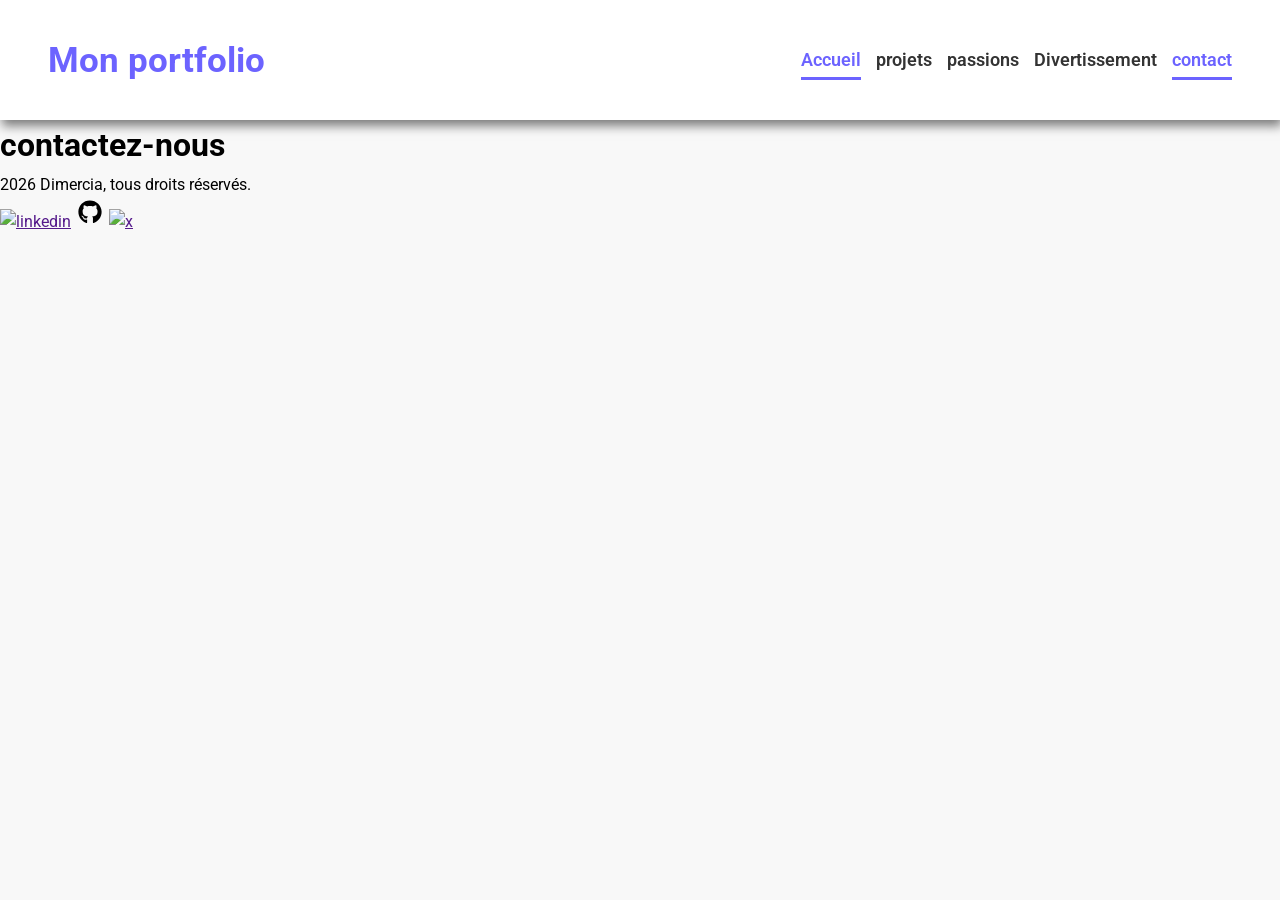
==== contact.html @ 1cd0edff "stylisation du menu et creation des autres pages" ====
<!DOCTYPE html>
<html lang="en">
<head>
  <meta charset="UTF-8">
  <meta name="viewport" content="width=device-width, initial-scale=1.0">
  <title>mon protfolio</title>
  <link rel="stylesheet" href="css/style.css">
  <link rel="stylesheet" href=""><link rel="preconnect" href="https://fonts.googleapis.com">
<link rel="preconnect" href="https://fonts.gstatic.com" crossorigin>
<link href="https://fonts.googleapis.com/css2?family=Roboto:ital,wght@0,100..900;1,100..900&display=swap" rel="stylesheet">
</head>
<body>
<header>
  <div>
    <a href="">Mon portfolio</a>
  </div>
  <Nav>
    <ul>
      <li><a href="index.html"class="active didi">Accueil</a></li>
      <li><a href="projets.html">projets</a></li>
      <li><a href="passions.html">passions</a></li>
      <li><a href="divertissement.html">Divertissement</a></li>
      <li><a href="contact.html" class="active">contact</a></li>
    </ul>
  </Nav>
</header>
<main>
    <h1>contactez-nous</h1>
</main>
<footer>
  <div><p> 2026 Dimercia, tous droits réservés.</p></div>
  <div>
    <a href=""><img src="images/linkedin.svg" alt="linkedin" width="30"></a>
    <a href=""><img src="images/github.svg" alt="github" width="30"></a>
    <a href=""><img src="images/x.svg" alt="x" width="30"></a>
  </div>
</footer>
</body>
</html>
---- css/style.css ----
:root{
    --violet-doux:#6C63FF;
    --violet-fonce:#534EBB;
    --orange-vif:#FFA726;
    --gris-tres-fonce:#333;
    --gris-fonce:#666;
    --gris-tres-clair:#F8F8F8;
    --gris-clair:#EEE;

}

*{
     margin: 0;
     padding: 0;
     box-sizing: border-box;
}
body  {
    background-color: var(--gris-tres-clair);
    font-family: roboto, sans-serif;
    line-height: 1.6;
}  
header {
    background-color: white;
    box-shadow: 2px 6px 10px rgba(0, 0, 0, 0.5) ;
    position: sticky;
    top: 0;
    z-index: 100;
    display: flex;
    justify-content: space-between;
    align-items: center;
    padding: 2rem 3rem;
}
header div a{
    text-decoration: none;
    font-size: 2.2rem;
    font-weight: bold;
    color: var(--violet-doux);
}
ul li {
    list-style: none;
    margin-left: 15px;
}

ul {
    display: flex;
}

ul li a {
    text-decoration: none;
    color: var(--gris-tres-fonce);
    font-weight: 600;
    font-size: 1.1rem;
    position: relative;
    padding: 10px 0;
}

ul li a:hover {
    color: var(--violet-doux);
}

ul li a::after {
    content: '';
    position: absolute;
    left: 0;
    bottom: 0;
    height: 3px;
    width: 0%;
    background-color: var(--violet-doux);
    transition: width 0.3s ease;
}

ul li a:hover::after {
    width: 100%;
}

a.active {
    color: var(--violet-doux);
}

a.active::after{
    width: 100%;
}
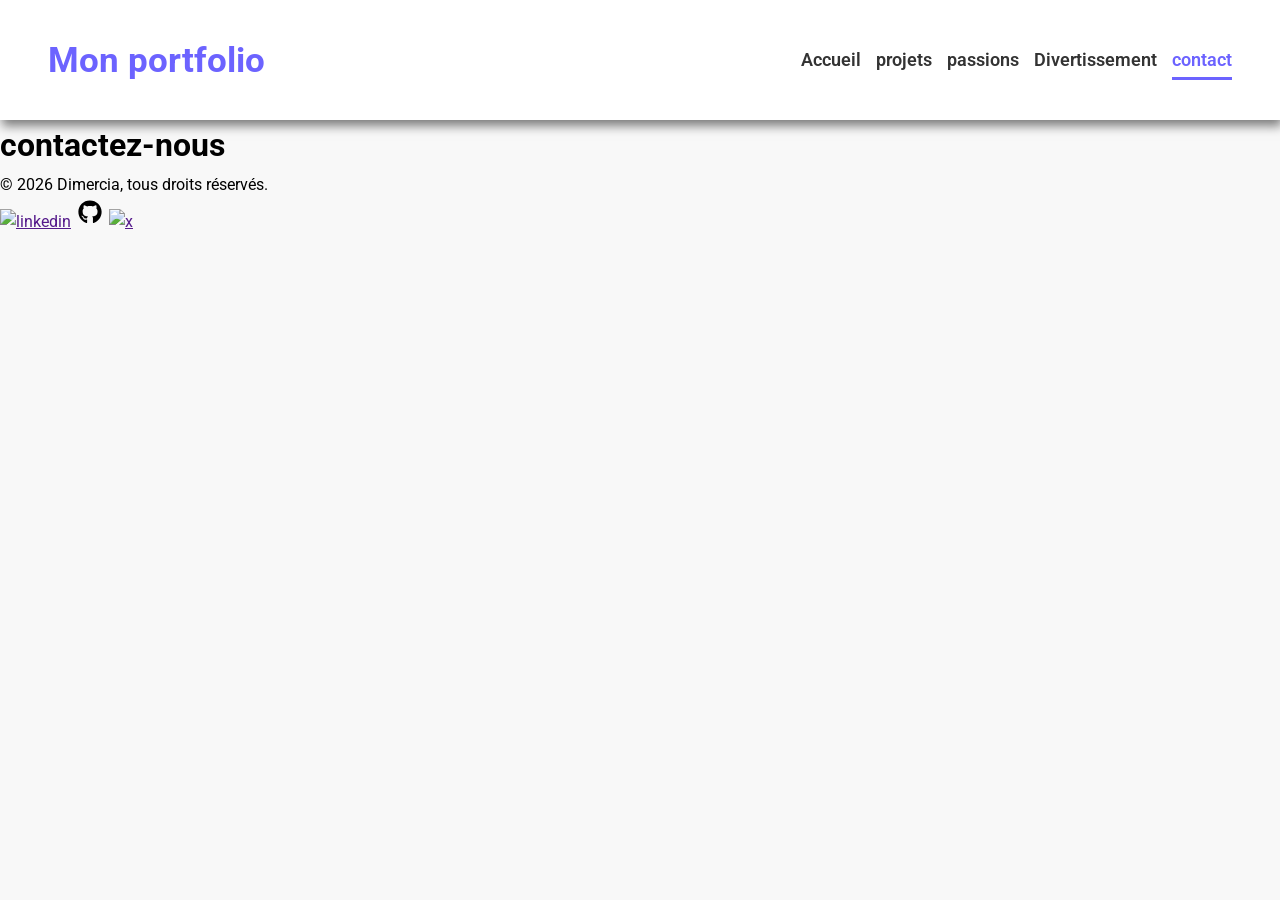
==== commit 8620d6b3: "stylisation de la section hero" ====
--- a/contact.html
+++ b/contact.html
@@ -16,7 +16,7 @@
   </div>
   <Nav>
     <ul>
-      <li><a href="index.html"class="active didi">Accueil</a></li>
+      <li><a href="index.html">Accueil</a></li>
       <li><a href="projets.html">projets</a></li>
       <li><a href="passions.html">passions</a></li>
       <li><a href="divertissement.html">Divertissement</a></li>
@@ -28,7 +28,7 @@
     <h1>contactez-nous</h1>
 </main>
 <footer>
-  <div><p> 2026 Dimercia, tous droits réservés.</p></div>
+  <div><p>&copy; 2026 Dimercia, tous droits réservés.</p></div>
   <div>
     <a href=""><img src="images/linkedin.svg" alt="linkedin" width="30"></a>
     <a href=""><img src="images/github.svg" alt="github" width="30"></a>
--- a/css/style.css
+++ b/css/style.css
@@ -79,4 +79,51 @@
 
 a.active::after{
     width: 100%;
+}
+.hero {
+    display: flex;
+    justify-content: center;
+    align-items: center;
+    gap: 5rem;
+    text-align: center;
+    margin: 10rem 2rem;
+}
+.hero img {
+    width: 300px;
+    height: 300px;
+    object-fit: cover;
+    border-radius: 50%;
+    border: 8px solid var(--violet-doux);
+}
+
+.hero h1 {
+    color: var(--violet-fonce);
+    font-size: 4rem;
+    font-weight: 700;
+    margin-bottom: 1.2rem;
+}
+
+.hero P {
+    color: var(--violet-fonce);
+    font-size: 1.3rem;
+    margin-bottom: 1.2rem;
+}
+
+.hero a {
+    text-decoration: none;
+    display: inline-block;
+    background-color: var(--violet-doux);
+    color: white;
+    padding: 15px 30px;
+    border-radius: 50px;
+    text-transform: uppercase;
+    letter-spacing: 1.1px;
+    font-weight: 600;
+    margin-top: 1rem;
+    transition: background-color 0.3s ease, transform 0.2s ease;
+}
+
+.hero a:hover {
+    background-color: var(--violet-fonce);
+    transform: translateY(-3px)
 }
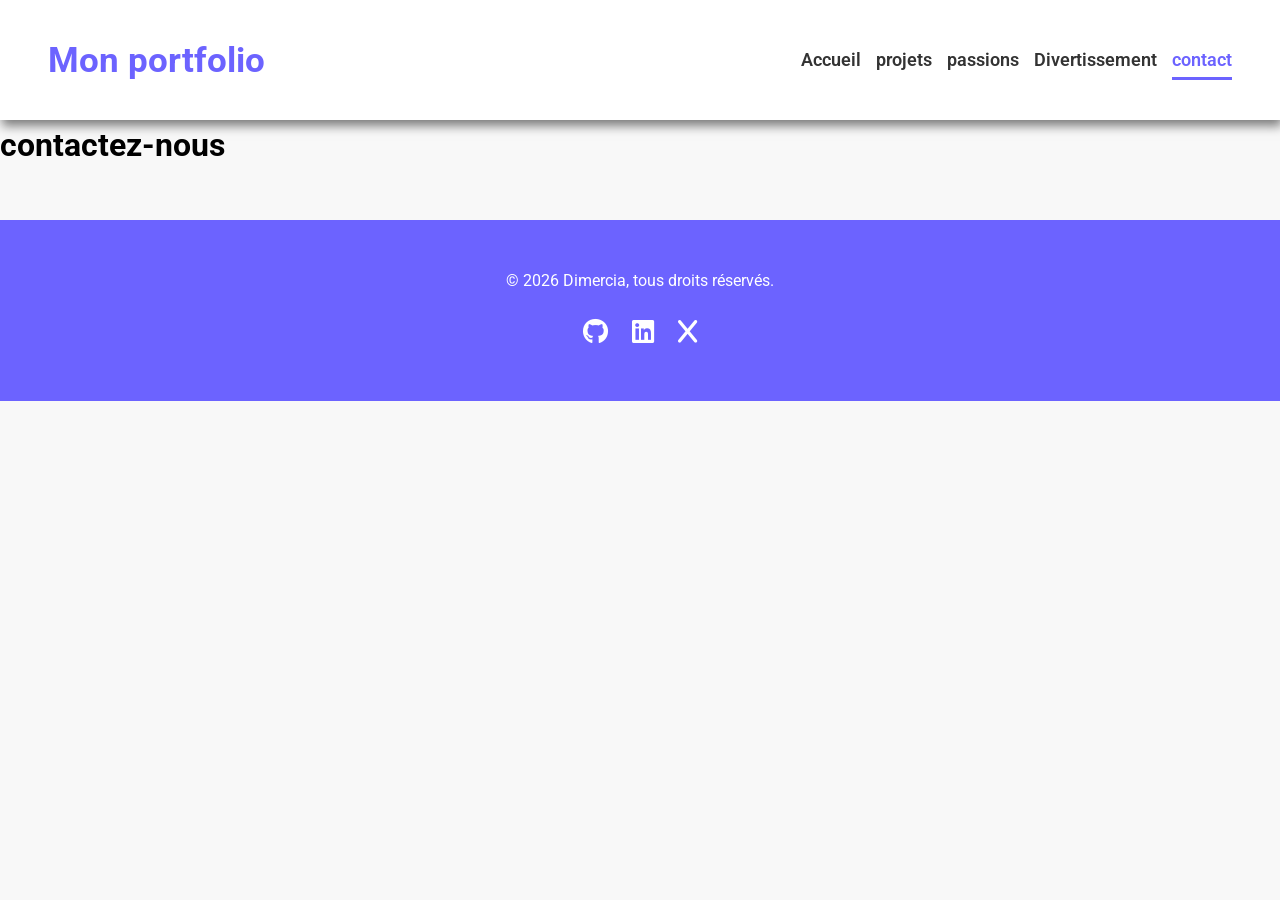
==== commit d9819066: "creation de la section projets" ====
--- a/contact.html
+++ b/contact.html
@@ -5,6 +5,7 @@
   <meta name="viewport" content="width=device-width, initial-scale=1.0">
   <title>mon protfolio</title>
   <link rel="stylesheet" href="css/style.css">
+  <link rel="stylesheet" href="https://cdnjs.cloudflare.com/ajax/libs/font-awesome/6.4.0/css/all.min.css">
   <link rel="stylesheet" href=""><link rel="preconnect" href="https://fonts.googleapis.com">
 <link rel="preconnect" href="https://fonts.gstatic.com" crossorigin>
 <link href="https://fonts.googleapis.com/css2?family=Roboto:ital,wght@0,100..900;1,100..900&display=swap" rel="stylesheet">
@@ -30,9 +31,15 @@
 <footer>
   <div><p>&copy; 2026 Dimercia, tous droits réservés.</p></div>
   <div>
-    <a href=""><img src="images/linkedin.svg" alt="linkedin" width="30"></a>
-    <a href=""><img src="images/github.svg" alt="github" width="30"></a>
-    <a href=""><img src="images/x.svg" alt="x" width="30"></a>
+    <a href="https://github.com/ChrisKazang" target="_blank">
+      <i class="fab fa-github social-icon"></i>
+    </a>
+    <a href="https://www.linkedin.com/in/ton-username" target="linkedin">
+      <i class="fab fa-linkedin social-icon"></i>
+    </a>
+    <a href="https://x.com/ton-username" target="_blank">
+      <i class="fab fa-x social-icon"></i>
+    </a>
   </div>
 </footer>
 </body>
--- a/css/style.css
+++ b/css/style.css
@@ -126,4 +126,98 @@
 .hero a:hover {
     background-color: var(--violet-fonce);
     transform: translateY(-3px)
+}
+
+.apropos {
+    width: 800px;
+    margin: 6rem auto;
+    text-align: center;
+}
+
+section h2 {
+    color: var(--violet-doux);
+    font-size: 2.6rem;
+    font-weight: 700;
+    position: relative;
+    text-align: center;
+}
+
+section h2::after {
+    content: '';
+    display: block;
+    width: 60px;
+    height: 4px;
+    background-color: var(--violet-doux);
+    margin: 1.2rem auto;
+    border-radius: 2px; 
+}
+
+.apropos P {
+    margin-bottom: 2rem;
+    color: var(--gris-fonce);
+    font-size: 1.2rem;
+}
+.compétences table {
+    width: 80%;
+    margin: 0 auto;
+    border-collapse: collapse;
+    background-color: #FFF;
+    box-shadow: 0 5px 15px rgb(0, 0, 0, 0.08);
+    border-radius: 10px;
+    overflow: hidden;
+}
+
+.compétences table th, .compétences table td {
+    padding: 15px;
+}
+
+.compétences table thead {
+    background-color: var(--violet-doux);
+    color: #FFF;
+    text-transform: uppercase;
+}
+
+.compétences table tbody td {
+    border-bottom: 1px solid var(--gris-clair);
+}
+
+.compétences table tbody tr:nth-child(even) {
+    background-color: #FDFDFD;
+}
+
+.compétences table tbody tr {
+    transition: background-color 0.3s ease;
+}
+
+.compétences table tbody tr:hover {
+    background-color: #F0F0F0;
+}
+
+.compétences table thead th {
+    text-align: left;
+}
+
+footer {
+    margin-top: 3rem;
+    background-color: var(--violet-doux);
+    padding: 3rem 0;
+    text-align: center;
+}
+
+footer P {
+    color: white;
+    margin-bottom: 1.2rem;
+}
+
+footer a {
+    display: inline-block;
+    font-size: 1.6rem;
+    color: white;
+    margin: 0 10px;
+    transition: color 0.3s ease, transform 0.2s;
+}
+
+footer a:hover {
+    color: var(--orange-vif);
+    transform: translateY(-3px);
 }
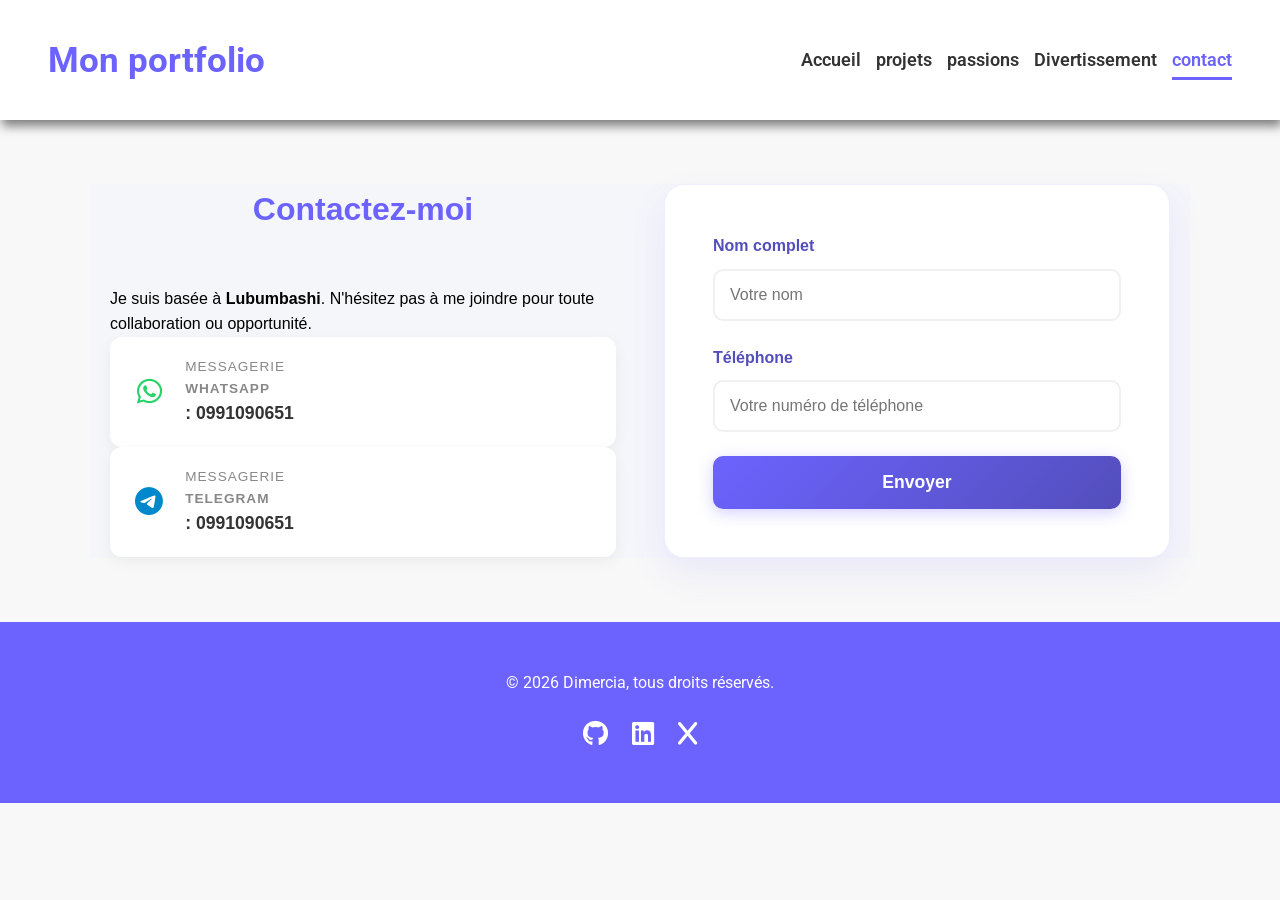
==== commit 39bbf4f9: "creation de la page projet et contact" ====
--- a/contact.html
+++ b/contact.html
@@ -25,8 +25,41 @@
     </ul>
   </Nav>
 </header>
-<main>
-    <h1>contactez-nous</h1>
+    <main class="contact-container">
+    <section class="contact-info">
+        <h1>Contactez-moi</h1>
+        <p>Je suis basée à <strong>Lubumbashi</strong>. N'hésitez pas à me joindre pour toute collaboration ou opportunité.</p>
+
+        <div class="detail-item">
+          <i class="fab fa-whatsapp"></i>
+          <div>
+            <span>Messagerie</span>
+            <p><span class="whatsapp-text">WhatsApp</span> : 0991090651</p>
+          </div>
+        </div>
+
+       <div class="detail-item">
+         <i class="fab fa-telegram-plane"></i>
+         <div>
+           <span>Messagerie</span>
+           <p><span class="telegram-text">Telegram</span> : 0991090651</p>
+          </div>
+        </div>
+    </section>
+
+    <section class="contact-form">
+        <form action="#">
+            <div class="form-group">
+                <label for="nom">Nom complet</label>
+                <input type="text" id="nom" name="nom" placeholder="Votre nom" required>
+            </div>
+            <div class="form-group">
+                <label for="tel">Téléphone</label>
+                <input type="tel" id="tel" name="tel" placeholder="Votre numéro de téléphone" required>
+            </div>
+            <button type="submit" class="btn-submit">Envoyer</button>
+        </form>
+    </section>
 </main>
 <footer>
   <div><p>&copy; 2026 Dimercia, tous droits réservés.</p></div>
--- a/css/style.css
+++ b/css/style.css
@@ -220,4 +220,272 @@
 footer a:hover {
     color: var(--orange-vif);
     transform: translateY(-3px);
+}
+
+main {
+    padding: 60px 40px;
+    background-color:#f5f6fa;
+    font-family: 'Segoe UI', sans-serif;
+}
+
+.projets h1 {
+    text-align: center;
+    font-size: 32px;
+    color: #6C63FF;
+    margin-bottom: 50px;
+}
+
+.projets h1::after {
+    content: "";
+    width: 60px;
+    height: 4px;
+    background: #6C63FF;
+    display: block;
+    margin: 10px auto ;
+    border-radius: 5px;
+}
+
+.projets {
+    display: grid;
+    grid-template-columns: repeat(3, 1fr);
+    gap: 25px;
+}
+
+.card {
+    background-color: #FFF;
+    border-radius: 15px;
+    overflow: hidden;
+    box-shadow: 0 4px 15px rgb(0, 0, 0, 0.08);
+    display: flex;
+    flex-direction: column;
+    height: 100%;
+    transition: 0.3s;
+    
+}
+
+.card:hover {
+    transform: translateY(-6px);
+    box-shadow: 0 10px 25px rgba(0, 0, 0, 0.15);
+}
+
+.card img {
+    width: 100%;
+    height: 180px;
+    object-fit: cover;
+    border-bottom: 4px solid #6C63FF;
+}
+
+.content {
+    padding: 18px;
+    display: flex;
+    flex-direction: column;
+    flex: 1;
+}
+
+.content h3 {
+    color: #6C63FF;
+    font-size: 17px;
+    margin-bottom: 10px;
+}
+
+.content p {
+    font-size: 14px;
+    color: #555;
+    margin-bottom: 15px;
+}
+.tags {
+    margin-bottom: 15px;
+}
+
+.tags span {
+    display: inline-block;
+    background: #eef0ff;
+    color: #6C63FF;
+    font-size: 12px;
+    padding: 5px 10px;
+    border-radius: 20px;
+    margin-right: 5px;
+}
+
+.links {
+    margin-top: auto;
+    padding-top: 10px;
+    border-top: 1px solid #eee;
+    display: flex;
+    justify-content: space-between;
+}
+
+.links a {
+    text-decoration: none;
+    font-size: 13px;
+    color: #333;
+    transition: 0.2s;
+}
+
+.links a:hover {
+    color: #6C63FF;
+}
+
+@media (max-width: 900px) {
+    .projets {
+        grid-template-columns: repeat(2, 1fr);
+    }
+}
+
+@media (max-width: 600px) {
+    .projets {
+        grid-template-columns: 1fr;
+    }
+}
+
+
+/* --- Page Contact Améliorée --- */
+.contact-container {
+    max-width: 1100px;
+    margin: 4rem auto;
+    display: grid;
+    grid-template-columns: 1fr 1fr;
+    gap: 3rem;
+    padding: 0 20px;
+    align-items: start;
+}
+
+.contact-info h1 {
+    color: var(--violet-doux);
+    font-size: 32px;
+    margin-bottom: 50px;
+    text-align: center;
+}
+
+.contact-info .subtitle {
+    font-size: 1.1rem;
+    color: var(--gris-fonce);
+    margin-bottom: 2rem;
+}
+
+/* Cartes de détails */
+.contact-details {
+    display: flex;
+    flex-direction: column;
+    gap: 1.2rem;
+}
+
+.detail-item {
+    display: flex;
+    align-items: center;
+    gap: 1rem;
+    background: #ffffff;
+    padding: 1.2rem;
+    border-radius: 12px;
+    box-shadow: 0 5px 15px rgba(0,0,0,0.05);
+    transition: transform 0.3s ease;
+}
+
+.detail-item:hover {
+    transform: translateX(10px);
+}
+
+.detail-item i {
+    font-size: 1.8rem;
+    min-width: 40px;
+    text-align: center;
+}
+
+/* Couleurs spécifiques demandées */
+.fa-phone-alt { color: var(--violet-doux); }
+
+/* WhatsApp en vert */
+.fa-whatsapp { color: #25D366; }
+.whatsapp-text { color: #25D366; font-weight: bold; }
+
+/* Telegram en bleu */
+.fa-telegram-plane { color: #0088cc; }
+.telegram-text { color: #0088cc; font-weight: bold; }
+
+.detail-item div span {
+    display: block;
+    font-size: 0.85rem;
+    color: #888;
+    text-transform: uppercase;
+    letter-spacing: 1px;
+}
+
+.detail-item div p {
+    font-size: 1.1rem;
+    font-weight: 600;
+    color: var(--gris-tres-fonce);
+    margin: 0;
+}
+
+/* Design du Formulaire */
+.contact-form {
+    background: #ffffff;
+    padding: 3rem;
+    border-radius: 20px;
+    box-shadow: 0 15px 35px rgba(108, 99, 255, 0.1);
+    border: 1px solid rgba(108, 99, 255, 0.1);
+}
+
+.form-group {
+    margin-bottom: 1.5rem;
+}
+
+.form-group label {
+    display: block;
+    margin-bottom: 0.6rem;
+    font-weight: 600;
+    color: var(--violet-fonce);
+}
+
+.form-group input {
+    width: 100%;
+    padding: 15px;
+    border: 2px solid #f0f0f0;
+    border-radius: 10px;
+    font-size: 1rem;
+    transition: all 0.3s ease;
+}
+
+.form-group input:focus {
+    border-color: var(--violet-doux);
+    background-color: #fff;
+    box-shadow: 0 0 8px rgba(108, 99, 255, 0.2);
+    outline: none;
+}
+
+.btn-submit {
+    width: 100%;
+    background: linear-gradient(135deg, var(--violet-doux), var(--violet-fonce));
+    color: white;
+    padding: 16px;
+    border: none;
+    border-radius: 10px;
+    font-size: 1.1rem;
+    font-weight: bold;
+    cursor: pointer;
+    transition: 0.3s ease;
+    box-shadow: 0 4px 15px rgba(108, 99, 255, 0.3);
+}
+
+.btn-submit:hover {
+    transform: translateY(-2px);
+    box-shadow: 0 6px 20px rgba(108, 99, 255, 0.4);
+    filter: brightness(1.1);
+}
+
+/* Responsive */
+@media (max-width: 850px) {
+    .contact-container {
+        grid-template-columns: 1fr;
+        margin-top: 2rem;
+    }
+    
+    .contact-info h1 {
+        text-align: center;
+        font-size: 2.2rem;
+    }
+    
+    .contact-info .subtitle {
+        text-align: center;
+    }
 }
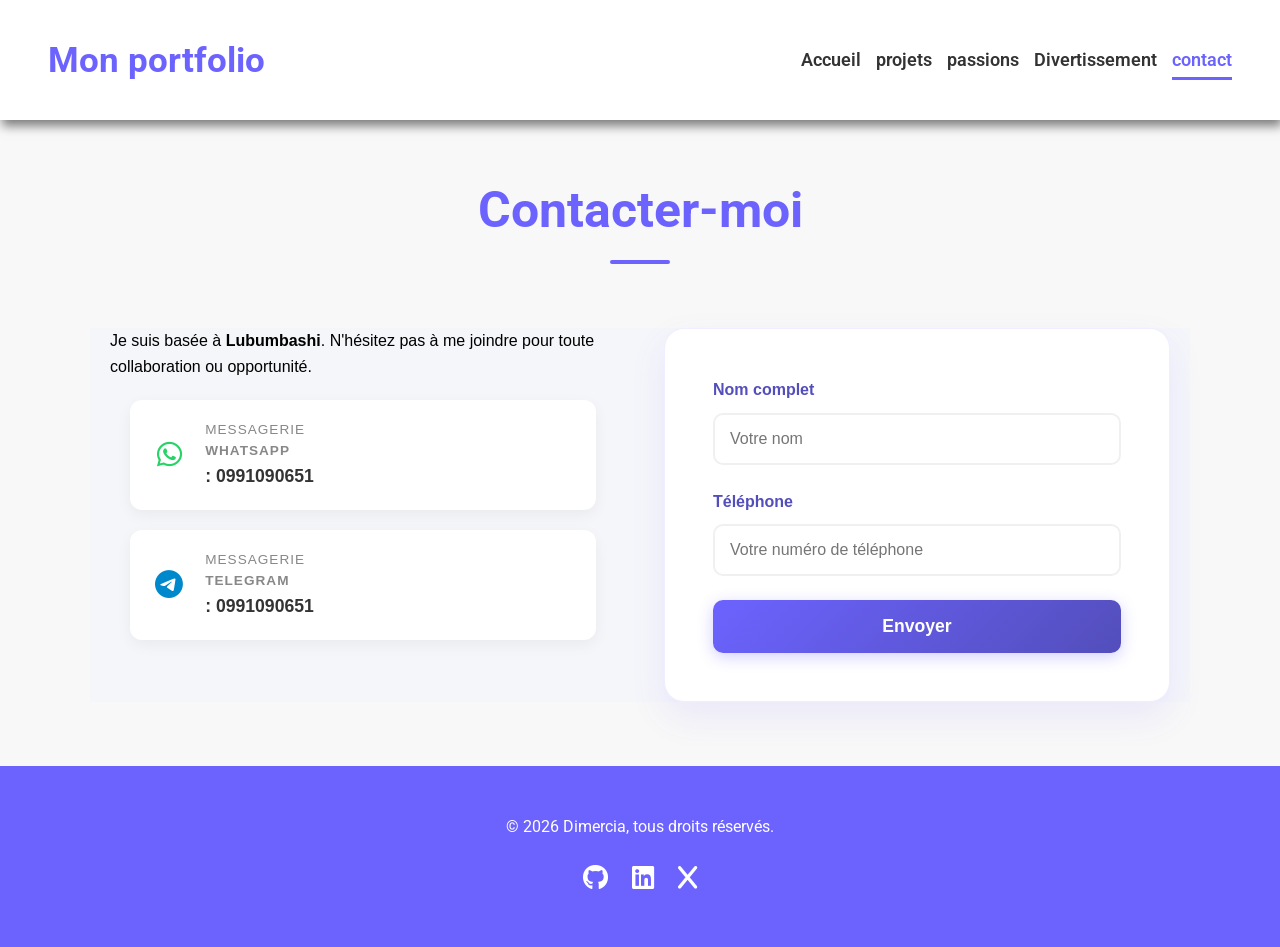
==== commit fc96d5e1: "creation de la page passions et divertissement, et finition de mon projet" ====
--- a/contact.html
+++ b/contact.html
@@ -25,9 +25,11 @@
     </ul>
   </Nav>
 </header>
+    <h1 class="pro">Contacter-moi</h1>
     <main class="contact-container">
+      
     <section class="contact-info">
-        <h1>Contactez-moi</h1>
+        
         <p>Je suis basée à <strong>Lubumbashi</strong>. N'hésitez pas à me joindre pour toute collaboration ou opportunité.</p>
 
         <div class="detail-item">
--- a/css/style.css
+++ b/css/style.css
@@ -230,7 +230,7 @@
 
 .projets h1 {
     text-align: center;
-    font-size: 32px;
+    font-size: 50px;
     color: #6C63FF;
     margin-bottom: 50px;
 }
@@ -246,9 +246,21 @@
 }
 
 .projets {
-    display: grid;
+    display: flex;
+    flex-direction: column;
     grid-template-columns: repeat(3, 1fr);
     gap: 25px;
+}
+
+.rang1{
+    display: flex;
+    justify-content: space-between;
+}
+
+.rang2{
+    margin-top: 50px;
+    display: flex;
+    justify-content: space-between;
 }
 
 .card {
@@ -259,6 +271,7 @@
     display: flex;
     flex-direction: column;
     height: 100%;
+    width: 350px;
     transition: 0.3s;
     
 }
@@ -299,7 +312,7 @@
 
 .tags span {
     display: inline-block;
-    background: #eef0ff;
+    border: 1px solid var(--gris-clair);
     color: #6C63FF;
     font-size: 12px;
     padding: 5px 10px;
@@ -376,6 +389,7 @@
     gap: 1rem;
     background: #ffffff;
     padding: 1.2rem;
+    margin: 20px;
     border-radius: 12px;
     box-shadow: 0 5px 15px rgba(0,0,0,0.05);
     transition: transform 0.3s ease;
@@ -488,4 +502,213 @@
     .contact-info .subtitle {
         text-align: center;
     }
+}
+
+/* --- Styles spécifiques à la page Passions (Thème Violet) --- */
+
+.passions-header {
+    text-align: center;
+    padding: 60px 20px;
+    /* Utilisation d'un dégradé très léger basé sur ton gris clair */
+    background: linear-gradient(135deg, var(--gris-tres-clair) 0%, var(--gris-clair) 100%); 
+    margin-bottom: 40px;
+}
+
+.passions-header h1 {
+    font-size: 50px;
+    color: var(--violet-doux); /* Ton violet pour le titre */
+    margin-bottom: 10px;
+    letter-spacing: 2px;
+    display: inline-block; /* Pour que le soulignement s'adapte à la taille du texte */
+    position: relative;
+    padding-bottom: 15px;
+}
+
+/* Le petit soulignement sous le titre */
+.passions-header h1::after {
+    content: '';
+    position: absolute;
+    bottom: 0;
+    left: 50%;
+    transform: translateX(-50%);
+    width: 80px;
+    height: 4px;
+    background-color: var(--violet-doux);
+    border-radius: 2px;
+}
+
+.passions-grid {
+    display: flex;
+    flex-wrap: wrap;
+    justify-content: center;
+    gap: 30px;
+    padding: 20px;
+    max-width: 1200px;
+    margin: 0 auto;
+}
+
+.passion-card {
+    background: #fff;
+    border-radius: 15px;
+    box-shadow: 0 10px 20px rgba(0,0,0,0.05);
+    width: 280px;
+    padding: 30px;
+    text-align: center;
+    transition: transform 0.3s ease, box-shadow 0.3s ease;
+    /* Remplacement du bleu par ton violet doux */
+    border-bottom: 4px solid var(--violet-doux); 
+}
+
+.passion-card:hover {
+    transform: translateY(-10px);
+    box-shadow: 0 15px 30px rgba(108, 99, 255, 0.2); /* Ombre teintée violette */
+}
+
+.passion-icon {
+    font-size: 3rem;
+    color: var(--violet-doux); /* Icônes en violet */
+    margin-bottom: 20px;
+}
+
+.passion-content h3 {
+    font-size: 1.4rem;
+    margin-bottom: 15px;
+    color: var(--violet-fonce); /* Violet foncé pour plus de lisibilité */
+}
+
+.passion-content p {
+    font-size: 0.95rem;
+    line-height: 1.6;
+    color: var(--gris-fonce); /* Utilisation de ton gris foncé */
+}
+
+/* Responsivité */
+@media (max-width: 768px) {
+    .passion-card {
+        width: 100%;
+        max-width: 350px;
+    }
+}
+
+/* --- Nouveau Style Divertissements (V2) --- */
+
+.divertissement-v2 {
+    padding: 80px 20px;
+    background-color: var(--gris-tres-clair);
+}
+
+.div-list {
+    max-width: 900px;
+    margin: 0 auto;
+    display: flex;
+    flex-direction: column;
+    gap: 40px;
+}
+
+.div-item {
+    display: flex;
+    align-items: center;
+    background: white;
+    padding: 30px;
+    border-radius: 100px 30px 30px 100px; /* Forme pilule élégante */
+    box-shadow: 10px 10px 20px rgba(0, 0, 0, 0.03);
+    transition: all 0.4s ease;
+    border: 1px solid transparent;
+}
+
+.div-item:hover {
+    transform: translateX(15px); /* Glissement vers la droite au survol */
+    border-color: var(--violet-doux);
+    box-shadow: 0 15px 30px rgba(108, 99, 255, 0.1);
+}
+
+.div-circle {
+    min-width: 100px;
+    height: 100px;
+    background-color: var(--violet-doux);
+    border-radius: 50%;
+    display: flex;
+    justify-content: center;
+    align-items: center;
+    box-shadow: 0 8px 15px rgba(108, 99, 255, 0.3);
+    margin-right: 30px;
+    transition: transform 0.4s ease;
+}
+
+.div-item:hover .div-circle {
+    transform: rotate(360deg); /* Rotation de l'icône au survol */
+    background-color: var(--violet-fonce);
+}
+
+.div-circle i {
+    color: white;
+    font-size: 2.2rem;
+}
+
+.div-text h3 {
+    color: var(--violet-doux);
+    font-size: 1.5rem;
+    margin-bottom: 8px;
+    font-weight: 700;
+}
+
+.div-text p {
+    color: var(--gris-fonce);
+    font-size: 1.1rem;
+    line-height: 1.6;
+    max-width: 600px;
+}
+
+/* --- Ajustement du titre --- */
+.divertissement-v2 h1 {
+    color: var(--violet-doux);
+    text-align: center;
+    font-size: 3rem;
+    margin-bottom: 60px;
+}
+
+.divertissement-v2 h1::after {
+    content: '';
+    display: block;
+    width: 80px;
+    height: 4px;
+    background-color: var(--violet-doux);
+    margin: 15px auto;
+}
+
+/* Responsive */
+@media (max-width: 768px) {
+    .div-item {
+        flex-direction: column;
+        text-align: center;
+        border-radius: 30px;
+        padding: 40px 20px;
+    }
+    
+    .div-circle {
+        margin-right: 0;
+        margin-bottom: 20px;
+    }
+
+    .div-item:hover {
+        transform: translateY(-10px); /* Sur mobile, on monte au lieu d'aller à droite */
+    }
+}
+
+.pro {
+    margin-top: 50px;
+    text-align: center;
+    font-size: 50px;
+    color: #6C63FF;
+    margin-bottom: 50px;
+}
+
+.pro::after {
+    content: "";
+    width: 60px;
+    height: 4px;
+    background: #6C63FF;
+    display: block;
+    margin: 10px auto ;
+    border-radius: 5px;
 }
